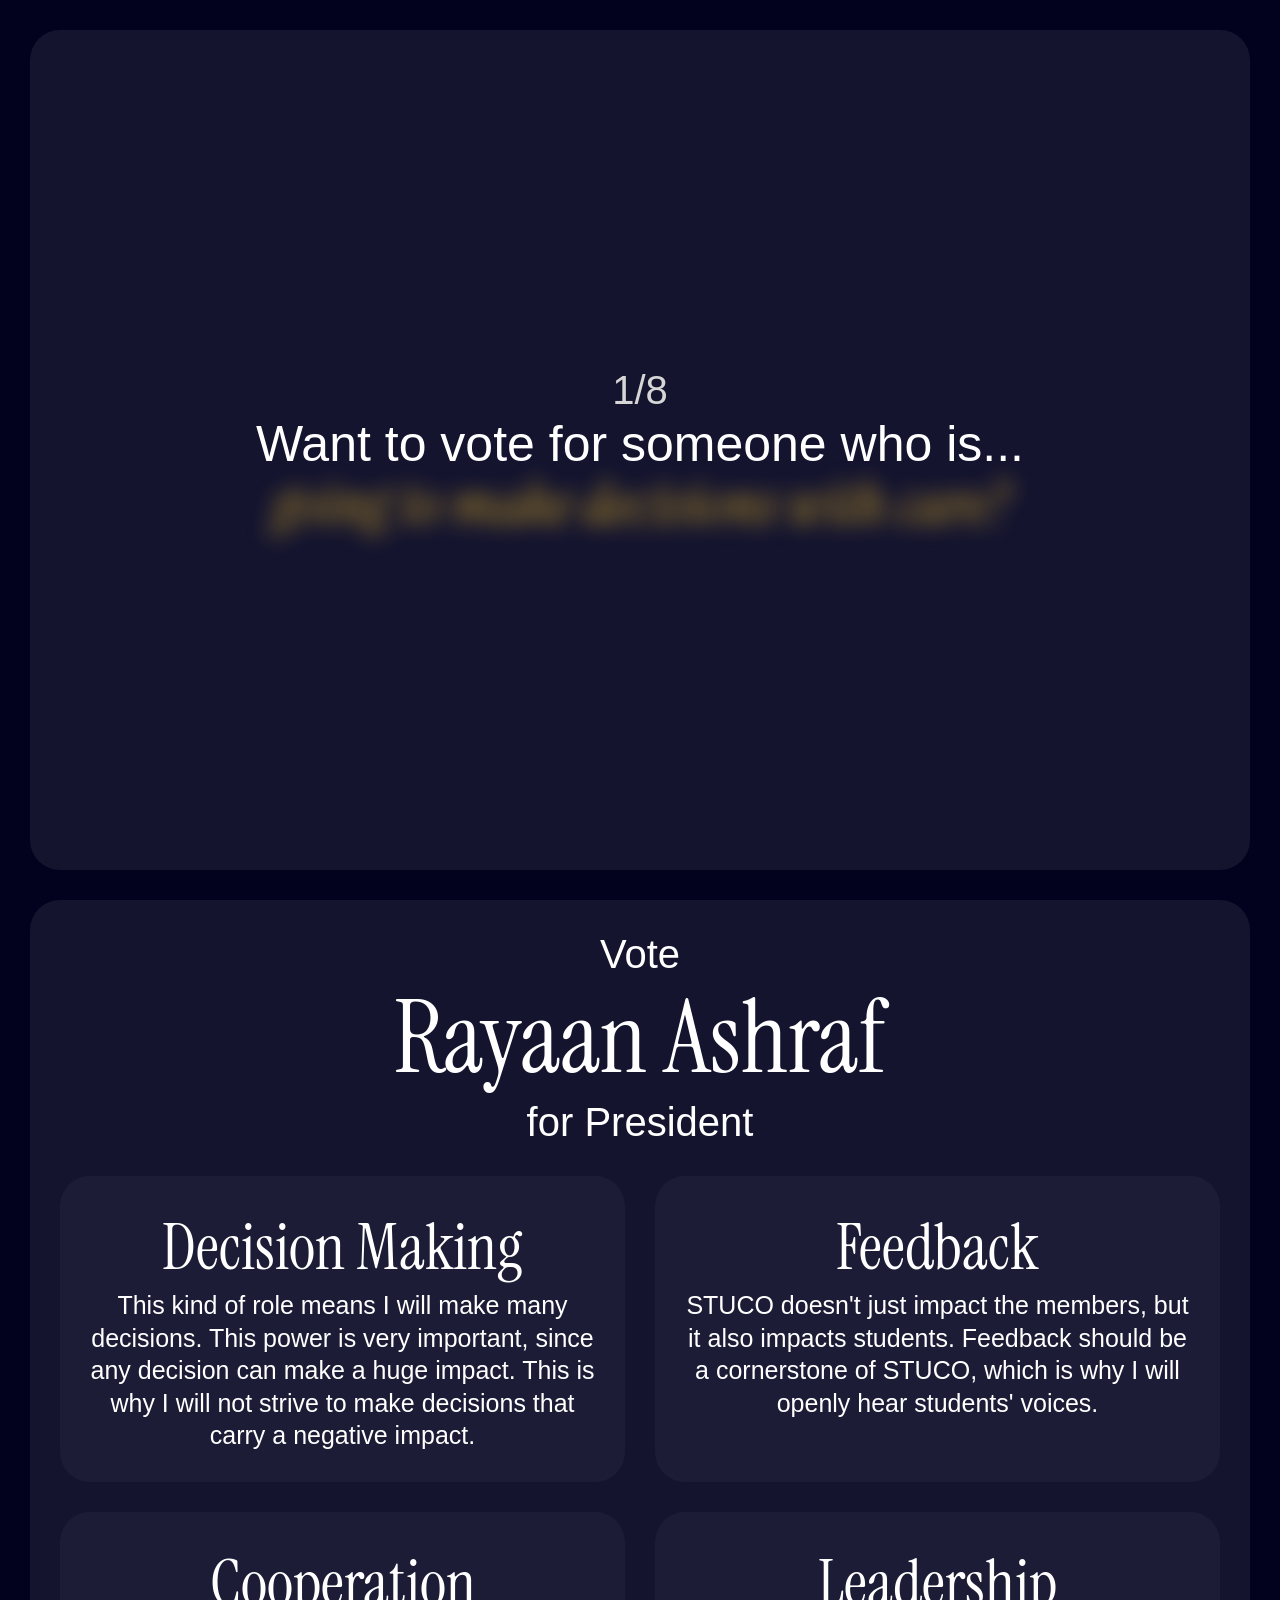
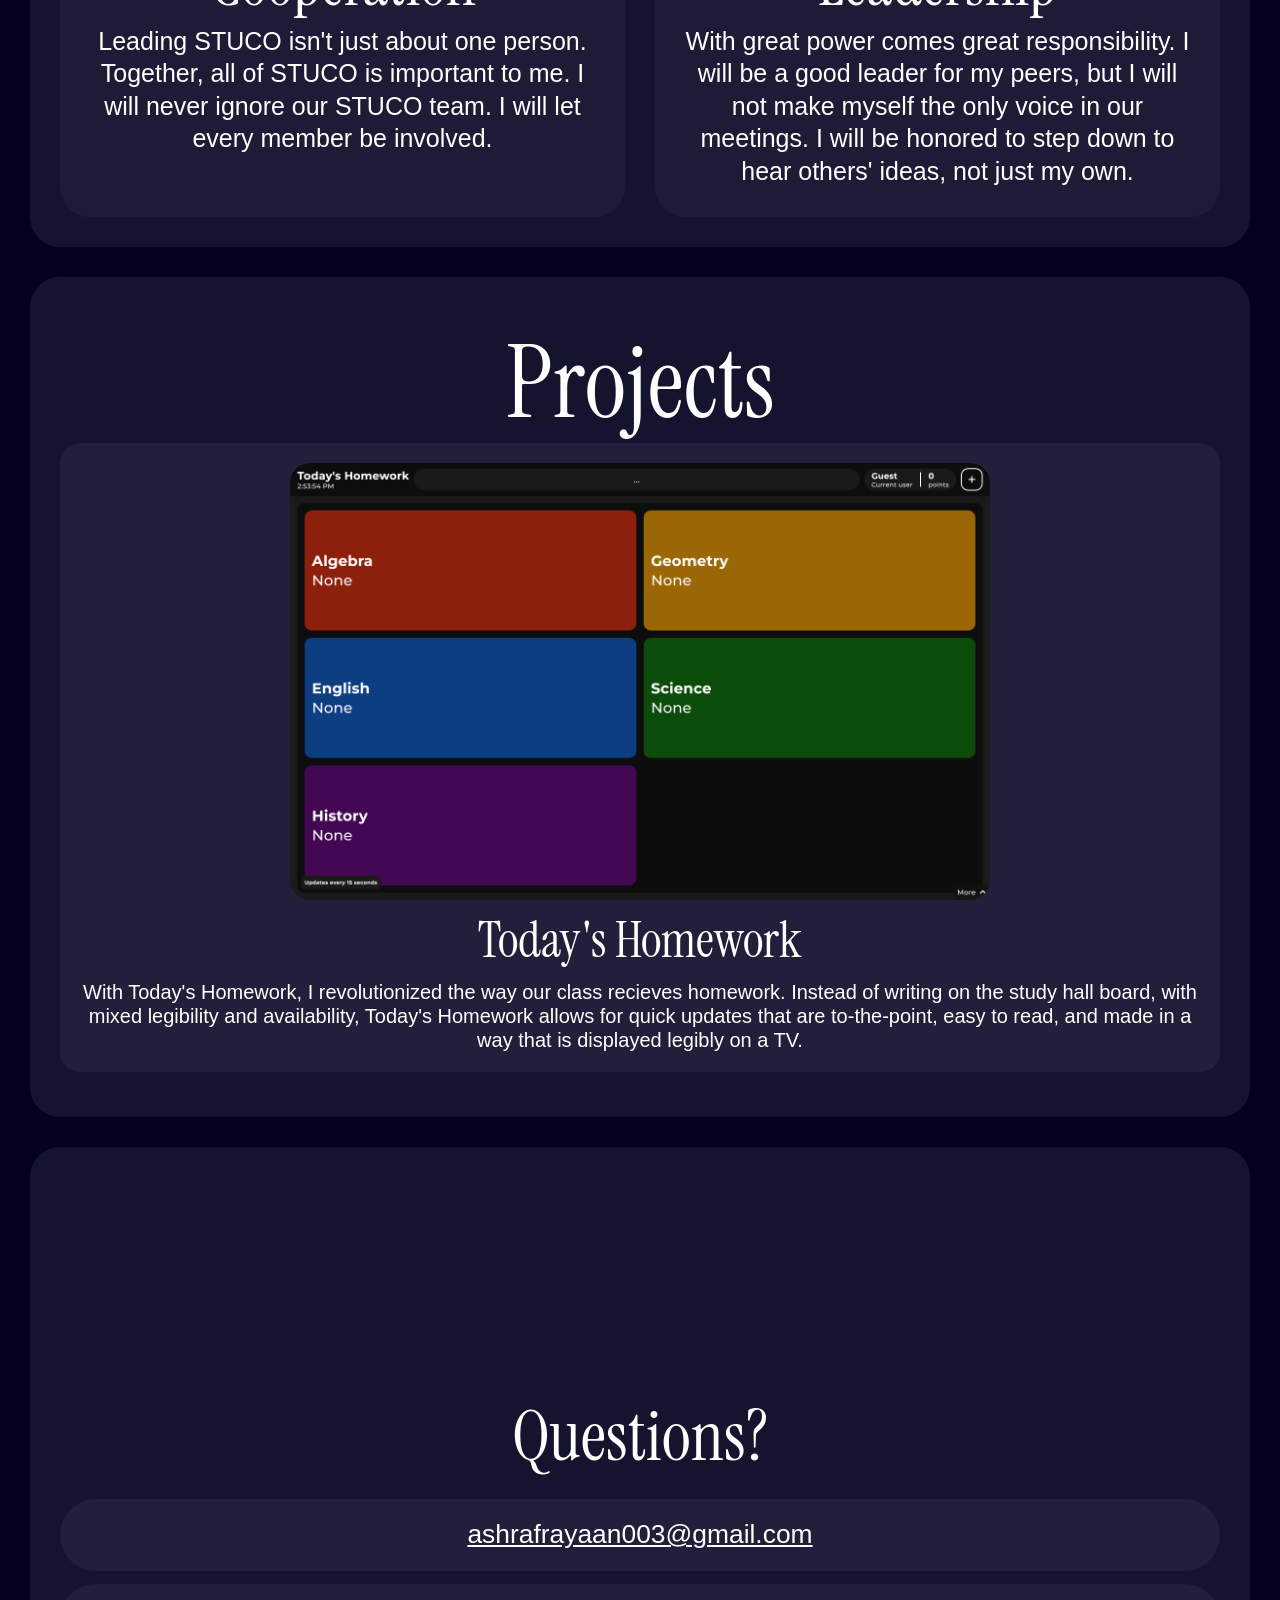
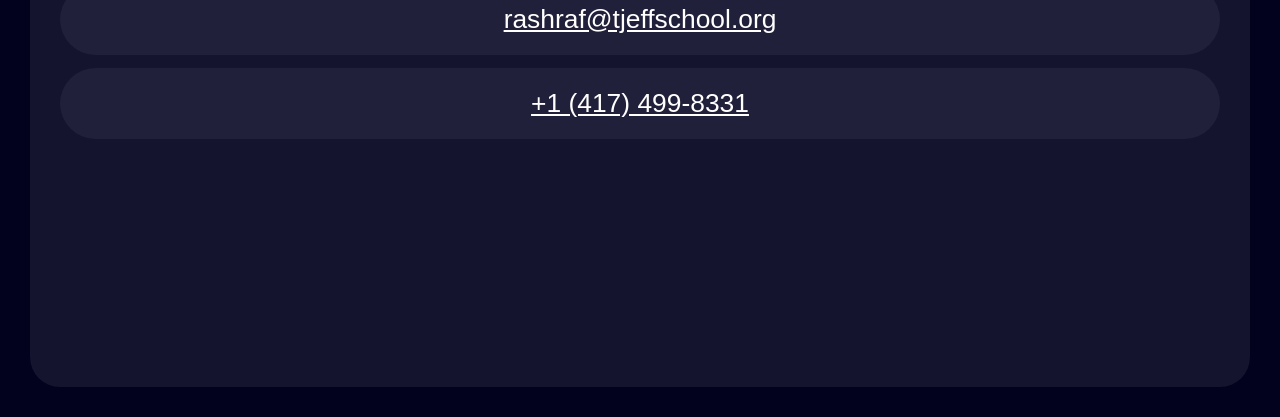
==== index.html @ d9461bed "Update index.html" ====
<!DOCTYPE html>
<html lang="en">

<head>
    <meta charset="UTF-8">
    <meta name="viewport" content="width=device-width, initial-scale=1.0">
    <title>Document</title>
    <link rel="preconnect" href="https://fonts.googleapis.com">
    <link rel="preconnect" href="https://fonts.gstatic.com" crossorigin>
    <link
        href="https://fonts.googleapis.com/css2?family=Google+Sans+Flex:opsz,wght@6..144,1..1000&family=Instrument+Serif:ital@0;1&display=swap"
        rel="stylesheet">
    <link rel="stylesheet" href="style.css?v=1.07">
    <link rel="stylesheet" href="https://fonts.googleapis.com/css2?family=Material+Symbols+Outlined:opsz,wght,FILL,GRAD@20..48,100..700,0..1,-50..200&icon_names=keyboard_arrow_up" />
    <link rel="icon" type="image/png" href="./favicon.png">
</head>

<body>
    <button id="scroller" onclick="document.documentElement.scrollTop = 0">keyboard_arrow_up</button>
    <div class="sect" id="main">
        <span id="counter">1/8</span>
        <h1 id="header" class="subtitle">Want to vote for someone who is...</h1>
        <h2 id="header2" class="subtitle">Test</h2>
    </div>
    <div class="sect">
        <h2 class="subtitle-small">Vote</h2>
        <h1 class="title">Rayaan Ashraf</h2>
            <h2 class="subtitle-small">for President</h2>
            <div id="reasons">
                <div class="reason">
                    <h1 class="reason-title">Decision Making
                    </h1>
                    <h2 class="reason-desc">This kind of role means I will make many decisions. This power is very
                        important, since any decision can make a huge impact. This is why I will not strive to make
                        decisions that carry a negative impact.</h2>
                </div>
                <div class="reason">
                    <h1 class="reason-title">Feedback</h1>
                    <h2 class="reason-desc">STUCO doesn't just impact the members, but it also impacts students.
                        Feedback should be a cornerstone of STUCO, which is why I will openly hear students' voices.
                    </h2>
                </div>
                <div class="reason">
                    <h1 class="reason-title">Cooperation</h1>
                    <h2 class="reason-desc">Leading STUCO isn't just about one person. Together, all of STUCO is
                        important to me. I will never ignore our STUCO team. I will let every member be involved.</h2>
                </div>
                <div class="reason">
                    <h1 class="reason-title">Leadership</h1>
                    <h2 class="reason-desc">With great power comes great responsibility. I will be a good leader for my
                        peers, but I will not make myself the only voice in our meetings. I will be honored to step down
                        to hear others' ideas, not just my own.</h2>
                </div>
            </div>
    </div>
     <div class="sect">
        <h1 class="title">Projects</h1>
        <div class="project">
            <img src="./homework.png" alt="" class="project-image">
            <h2 class="project-title">Today's Homework</h2>
            <h3 class="project-desc">With Today's Homework, I revolutionized the way our class recieves
                homework. Instead of writing on the study hall board, with mixed legibility and availability,
                Today's Homework allows for quick updates that are to-the-point, easy to read, and made in a way
                that is displayed legibly on a TV.
            </h3>
        </div>
    </div>
    <div class="sect" id="footer">
        <h1 class="subtitle" style="font-family:'Instrument Serif'">Questions?</h1>
        <div id="contacts">
            <a class="contact" href="mailto:ashrafrayaan003@gmail.com">ashrafrayaan003@gmail.com</a>
            <a class="contact" href="mailto:rashraf@tjeffschool.org">rashraf@tjeffschool.org</a>
            <a class="contact" href="tel:4174998331">+1 (417) 499-8331</a>
        </div>
    </div>
</body>
<script src="script.js?v=1.16">
</script>

</html>
---- style.css ----
:root {
    --n1: 30px;
    --n2: 30px;
}

html,
body {
    background: rgb(2, 2, 31);
    font-family: "google sans flex", Arial, Helvetica, sans-serif;
    margin: 0;
    padding: 0;
    box-sizing: border-box;
    scrollbar-width: thin;
    font-size: 20px;
    
}

* {
    margin: 0;
    padding: 0;
    box-sizing: border-box;
    color: white;
    word-wrap: break-word;
    scroll-behavior: smooth;
}
h1,
h2,
h3,
h4,
h5,
h6 {
    font-weight: normal;
    font-size: unset;
}

body {
    min-height: 100vh;
    width: 100%;
    display: flex;
    flex-direction: column;
    gap: var(--n1);
    padding: var(--n1);
    overflow-x:hidden;
}

.title {
    font-weight: normal;
    font-family: "Instrument Serif";
    font-size: 5rem;
}

.sect {
    background: rgb(255, 255, 255, 0.07);
    padding: var(--n2);
    display: flex;
    border-radius: var(--n1);
    min-height: calc(100vh - (var(--n1)) * 2);
    align-items: safe center;
    justify-content: safe center;
    flex-direction: column;
    line-height: 1.2;
    text-align: center;
             animation: animateIn linear;
    animation-timeline: view();
    animation-range: entry 0 cover 25%;
    /*
    animation: animateIn linear;
    animation-timeline: view();
    animation-range: entry 0 cover 75vh;*/
}

#main {
    padding: 40px;
}

#header {
    font-size: 2.5rem;
}

#header2 {
    color: rgb(186, 149, 38);
    transition: 0.5s;
    font-style: italic;
    line-height: 1;
    font-size: 3rem;
    font-family: "Instrument Serif";
}

#header2.hidden {
    opacity: 0;
    transform: translateY(10px);
    filter: blur(10px);
}

.subtitle {
    font-size: 3.5rem;
}

.subtitle-small {
    font-size: 2rem;
}

#reasons {
    width: 100%;
    margin-top: var(--n1);
    gap: var(--n2);
    display: grid;
    grid-template-columns: repeat(auto-fit, minmax(450px, 1fr));
}

.reason {
    background: rgba(255, 254, 254, 0.035);
    border-radius: var(--n1);
    padding: var(--n1);
    line-height: 1.3;
    display: flex;
    flex-direction: column;
}

.reason-title {
    font-size: 3.2rem;
    font-family: "Instrument Serif";
}

.reason-desc {
    font-size: 1.25rem;
}
/*Project styles - copy it over*/
.project {
    width:100%;
    display:flex;
    overflow:hidden;
    padding:20px;
    background:rgba(255, 254, 254, 0.05);
    border-radius:20px;
    gap:10px;
    color:white;
    flex-direction: column;
    align-items: center;
}
.project-image {
width:clamp(0px, 60vw, 700px);
border-radius:20px;
align-self:center;
}
.project-title {
    font-family:"Instrument Serif";
    font-size:50px;
}
#footer {
    gap: 20px;
}

#contacts {
    font-size: 1.2rem;
    display: flex;
    flex-direction: column;
    gap: 12.5px;
    width: 100%;
}

.contact {
    background: rgba(255, 254, 254, 0.05);
    padding: 20px;
    border-radius: 500rem;
    overflow-x: auto;
    scrollbar-width: none;
    font-size: 1.1em;
             animation: animateIn linear;
    animation-timeline: view();
    animation-range: entry 0 cover 25%;
}

.contact:hover,
.contact:focus-visible {
    outline: 3px solid white;
}

#counter {
    color: rgb(214, 214, 214);
    font-size: 2rem;
}
#scroller {
    position:fixed;
    bottom:0;
    right:0;
    margin:20px;
    width:4rem;
    border-radius:50%;
    font-family:"Material Symbols Outlined";
    height:4rem;
    font-size:3rem;
    cursor: pointer;
    background:rgb(255, 255, 255, 0.07);
    backdrop-filter: blur(10px);
    border:none;
    z-index:2;
    animation:none;
    display:none;
}
@keyframes animateIn {
    from {
        opacity: 0;
        filter: blur(10px);
        scale: 0.75;
    }
}

@media only screen and (max-width:600px) {

    html,
    body {
        font-size: 16.8px;
    }
    :root {
        --n1:20px;
        --n2:20px;
    #reasons {
        display: flex;
        flex-direction: column;
    }
}
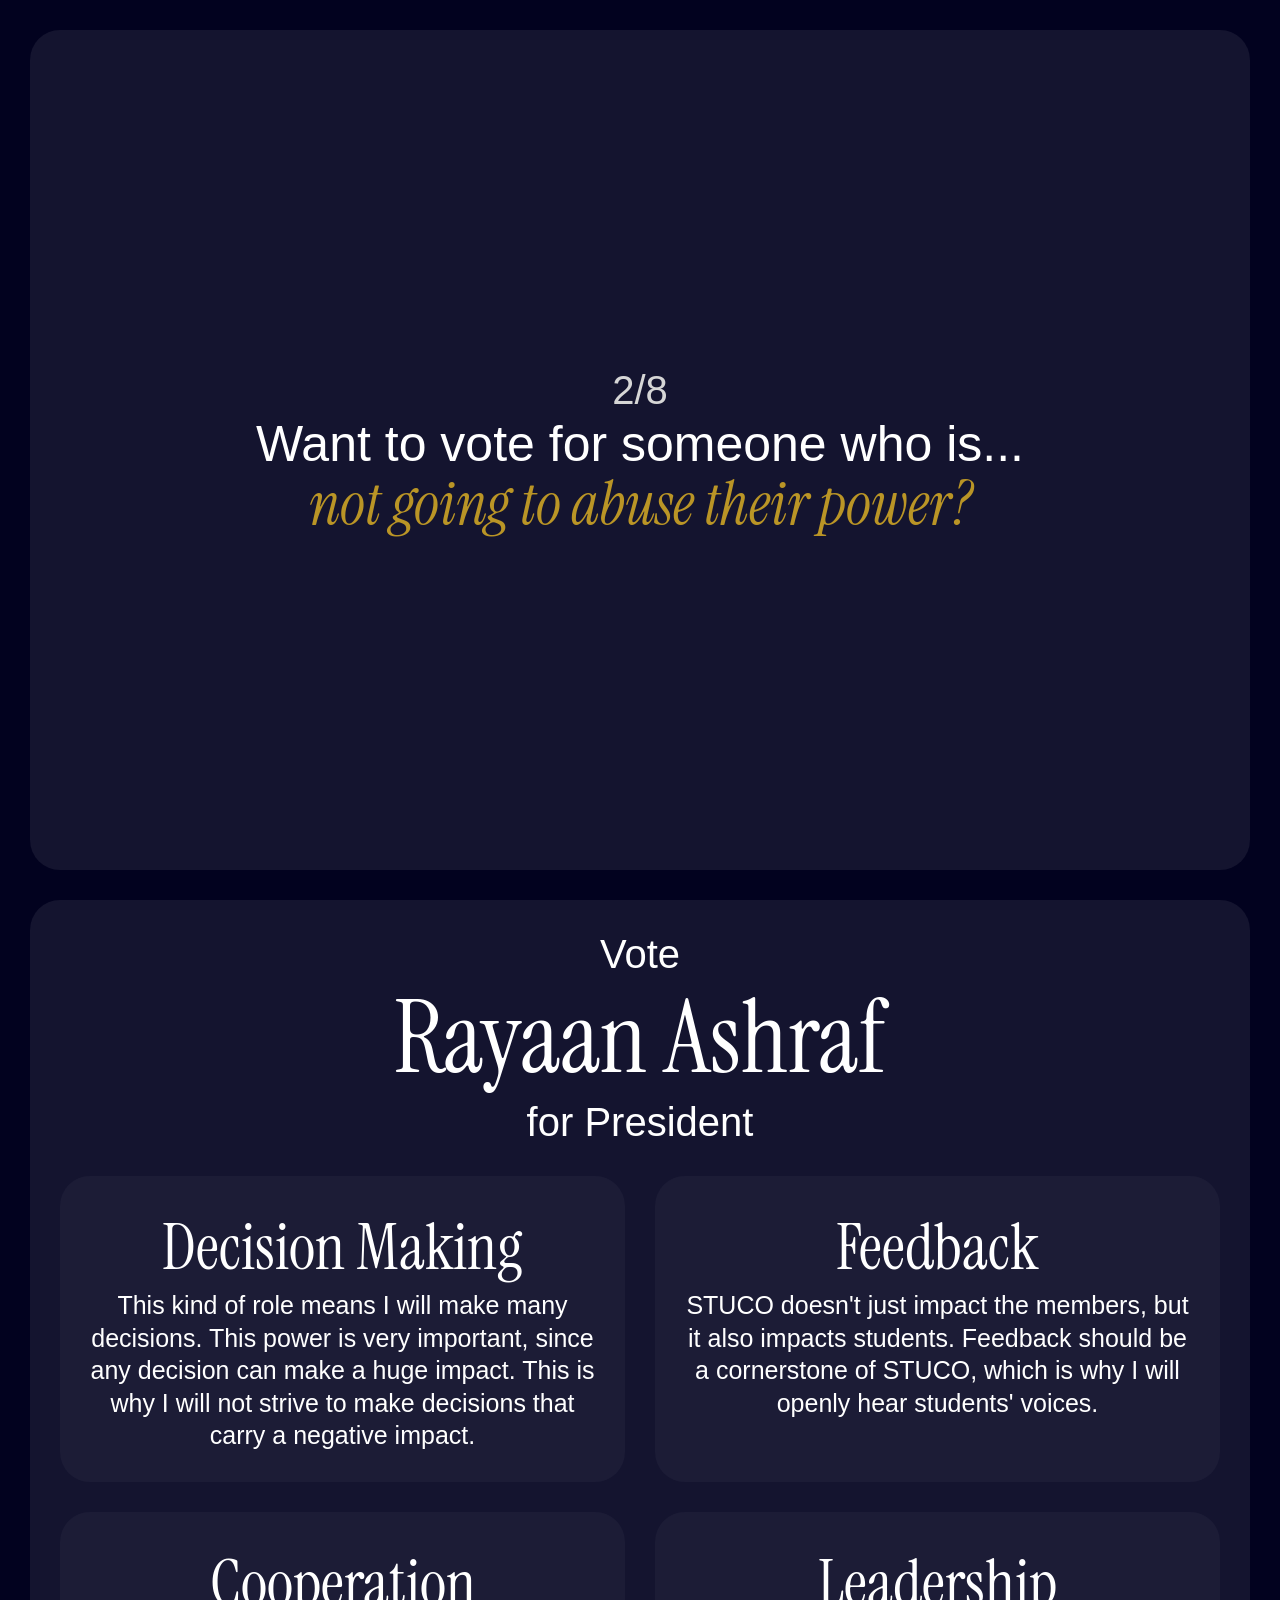
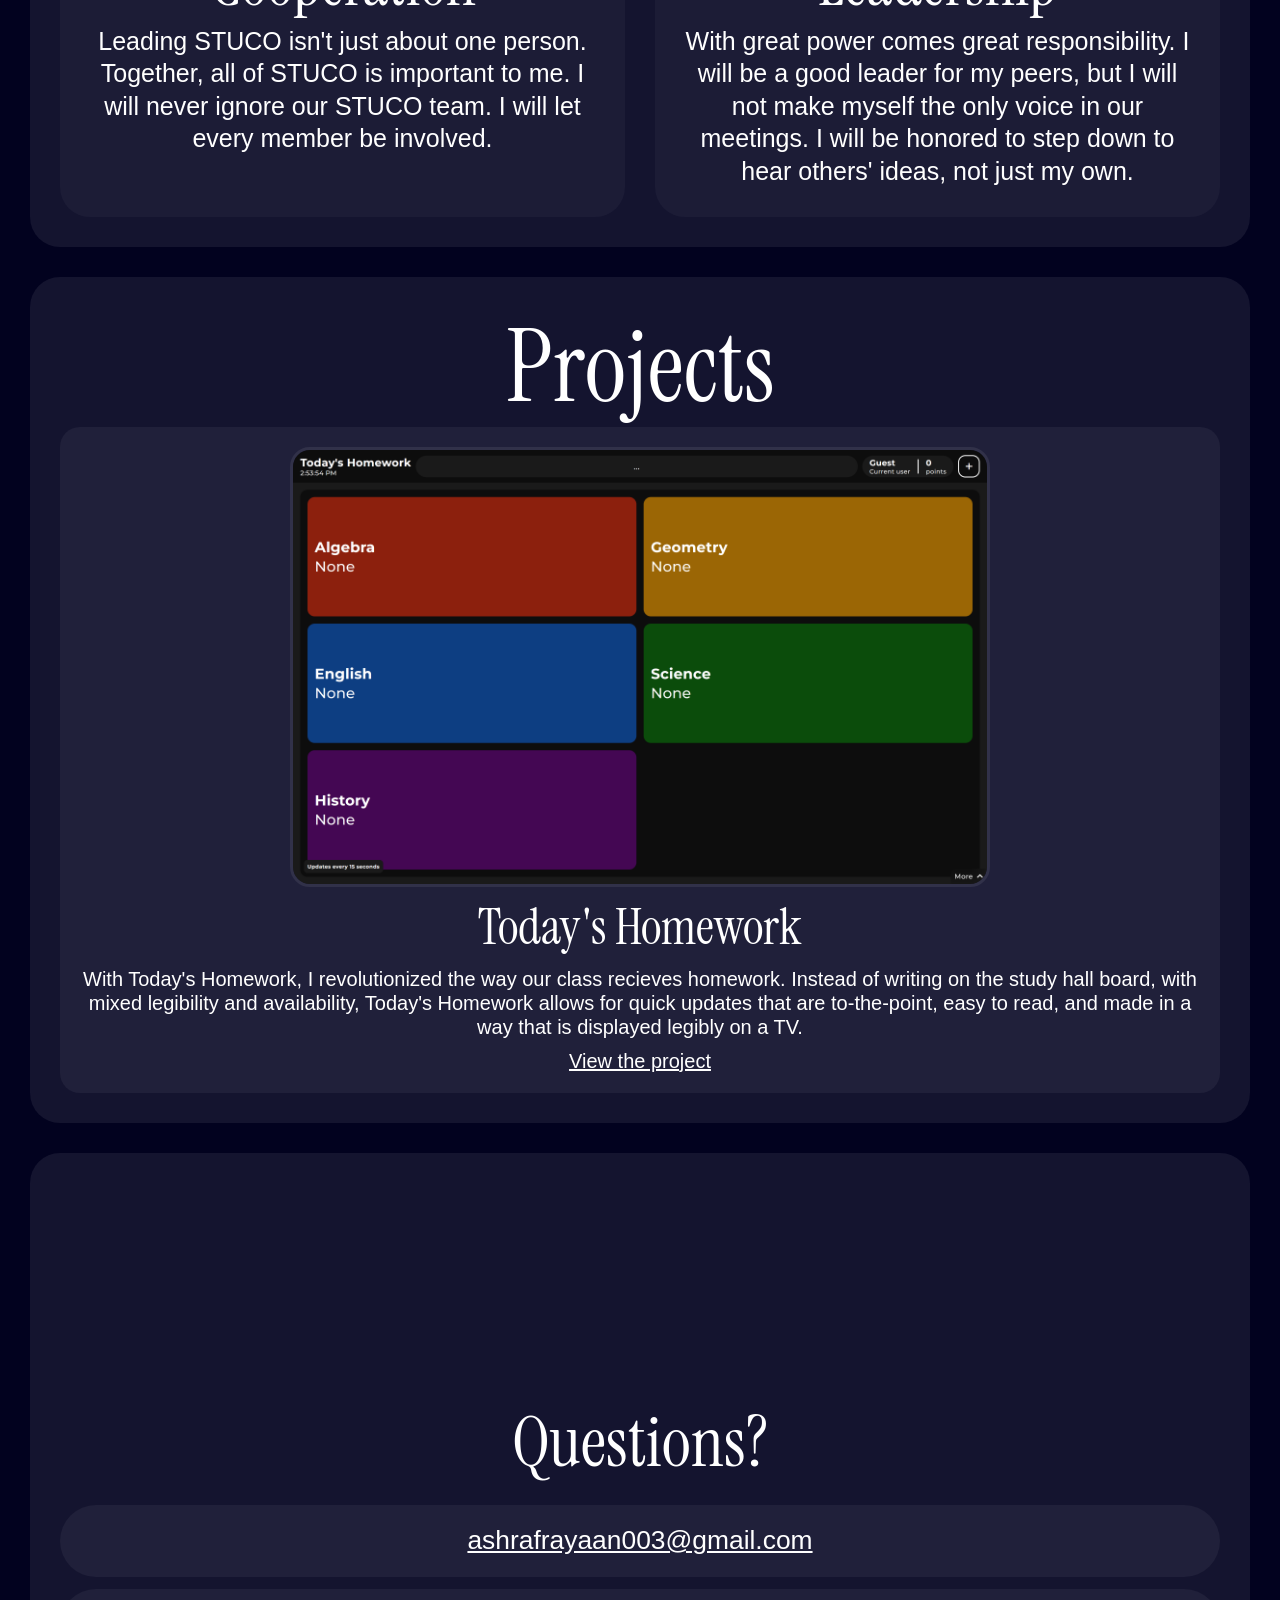
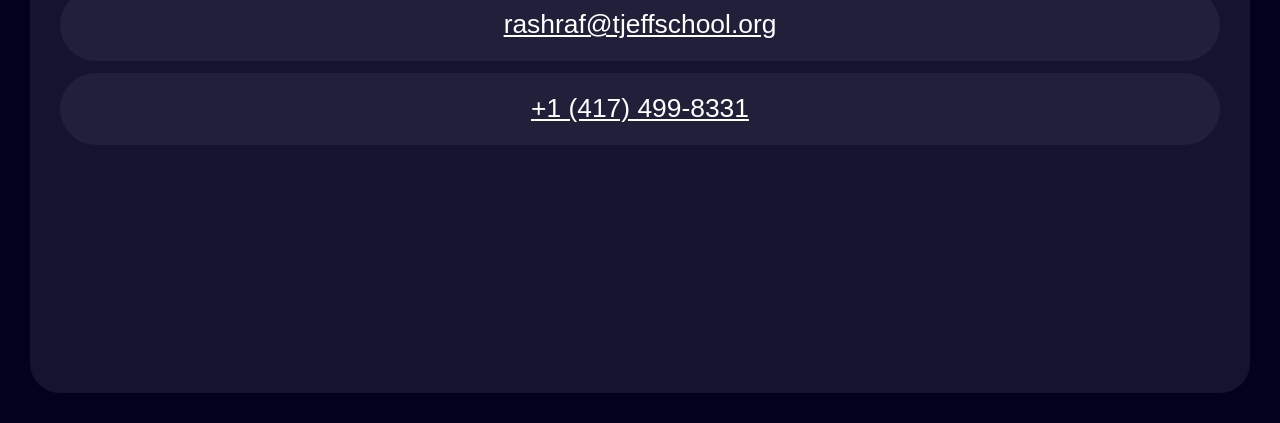
==== commit 18d8df8f: "Update index.html" ====
--- a/index.html
+++ b/index.html
@@ -63,6 +63,7 @@
                 Today's Homework allows for quick updates that are to-the-point, easy to read, and made in a way
                 that is displayed legibly on a TV.
             </h3>
+        <a href="https://rashraf2.github.io/homework">View the project</a>
         </div>
     </div>
     <div class="sect" id="footer">
--- a/style.css
+++ b/style.css
@@ -62,7 +62,7 @@
     text-align: center;
              animation: animateIn linear;
     animation-timeline: view();
-    animation-range: entry 0 cover 25%;
+    animation-range: entry 0 cover 45%;
     /*
     animation: animateIn linear;
     animation-timeline: view();
@@ -131,7 +131,7 @@
     display:flex;
     overflow:hidden;
     padding:20px;
-    background:rgba(255, 254, 254, 0.05);
+    background:rgba(255, 255, 255, 0.05);
     border-radius:20px;
     gap:10px;
     color:white;
@@ -142,6 +142,7 @@
 width:clamp(0px, 60vw, 700px);
 border-radius:20px;
 align-self:center;
+    border:3px solid rgba(255, 255, 255, 0.075);
 }
 .project-title {
     font-family:"Instrument Serif";
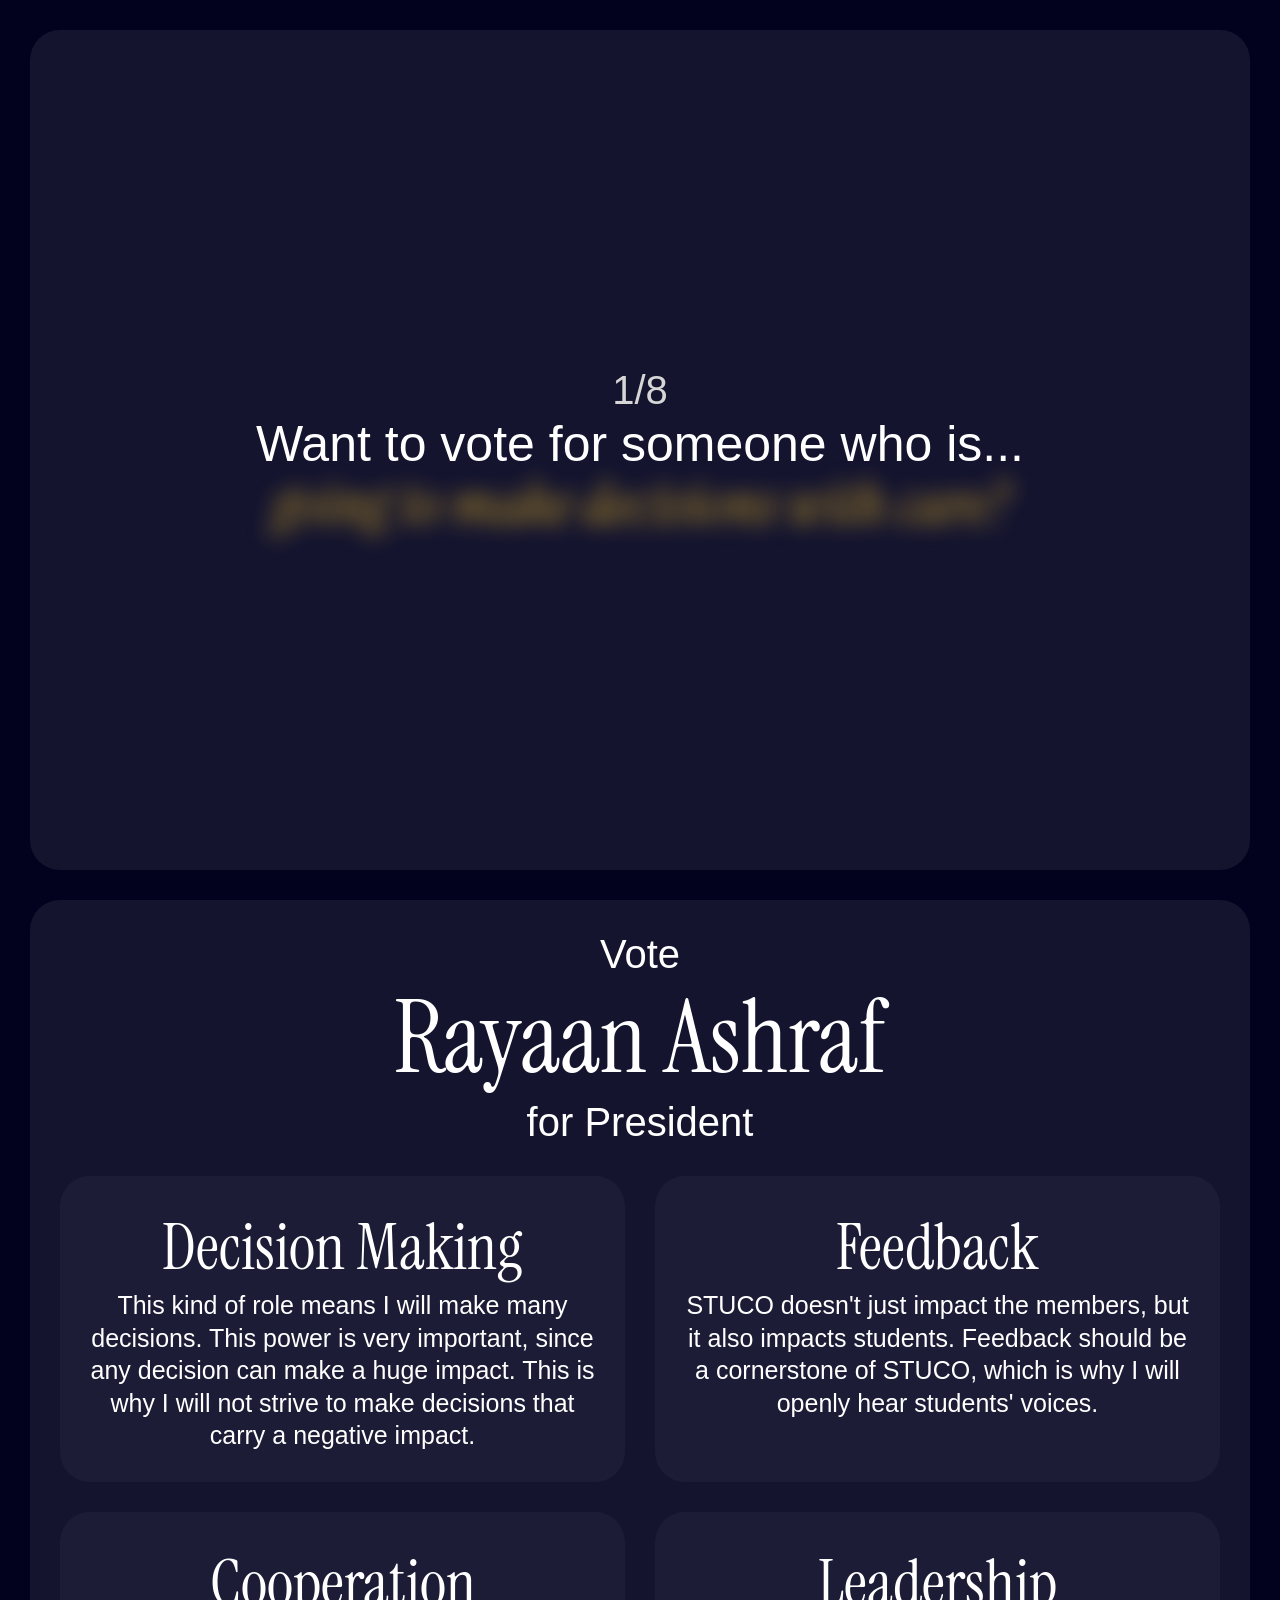
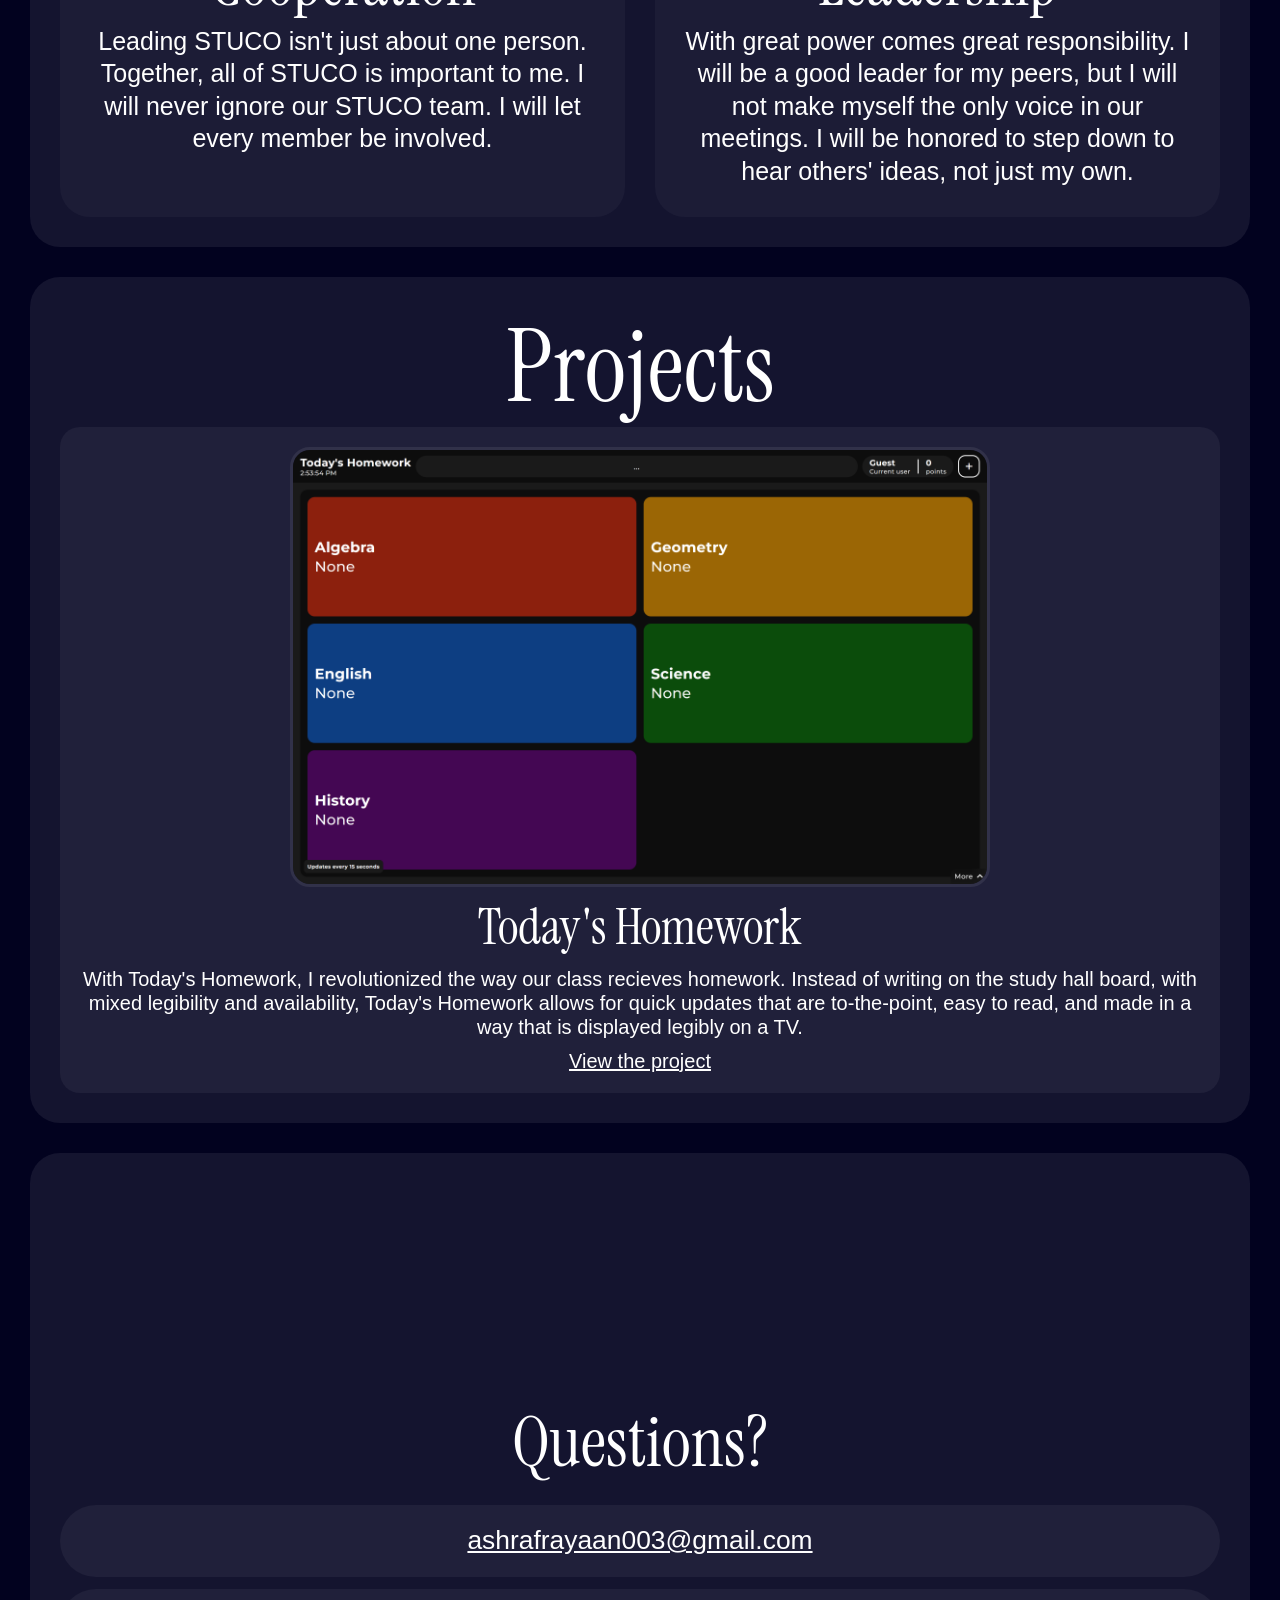
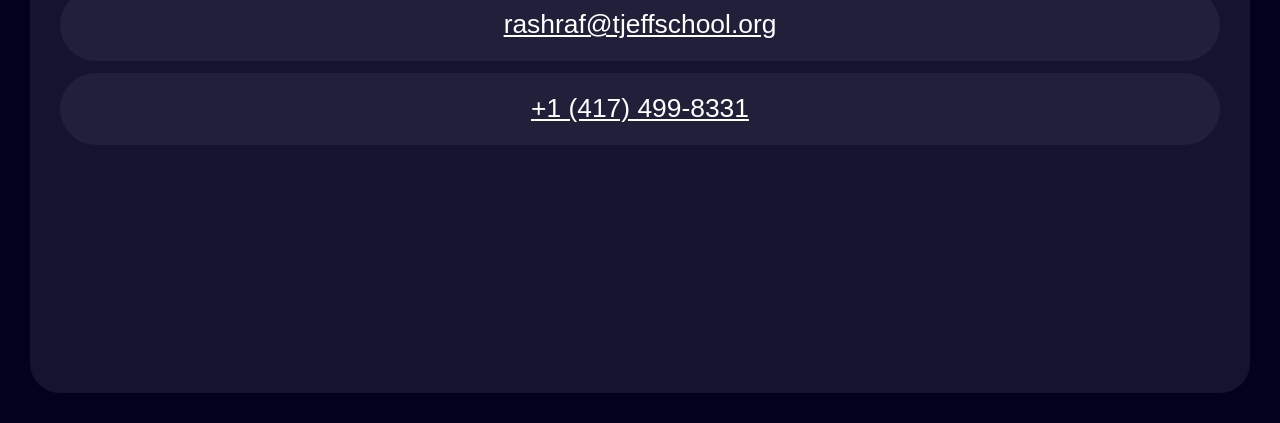
==== commit 40960f69: "Update index.html" ====
--- a/index.html
+++ b/index.html
@@ -10,7 +10,7 @@
     <link
         href="https://fonts.googleapis.com/css2?family=Google+Sans+Flex:opsz,wght@6..144,1..1000&family=Instrument+Serif:ital@0;1&display=swap"
         rel="stylesheet">
-    <link rel="stylesheet" href="style.css?v=1.07">
+    <link rel="stylesheet" href="style.css?v=2">
     <link rel="stylesheet" href="https://fonts.googleapis.com/css2?family=Material+Symbols+Outlined:opsz,wght,FILL,GRAD@20..48,100..700,0..1,-50..200&icon_names=keyboard_arrow_up" />
     <link rel="icon" type="image/png" href="./favicon.png">
 </head>
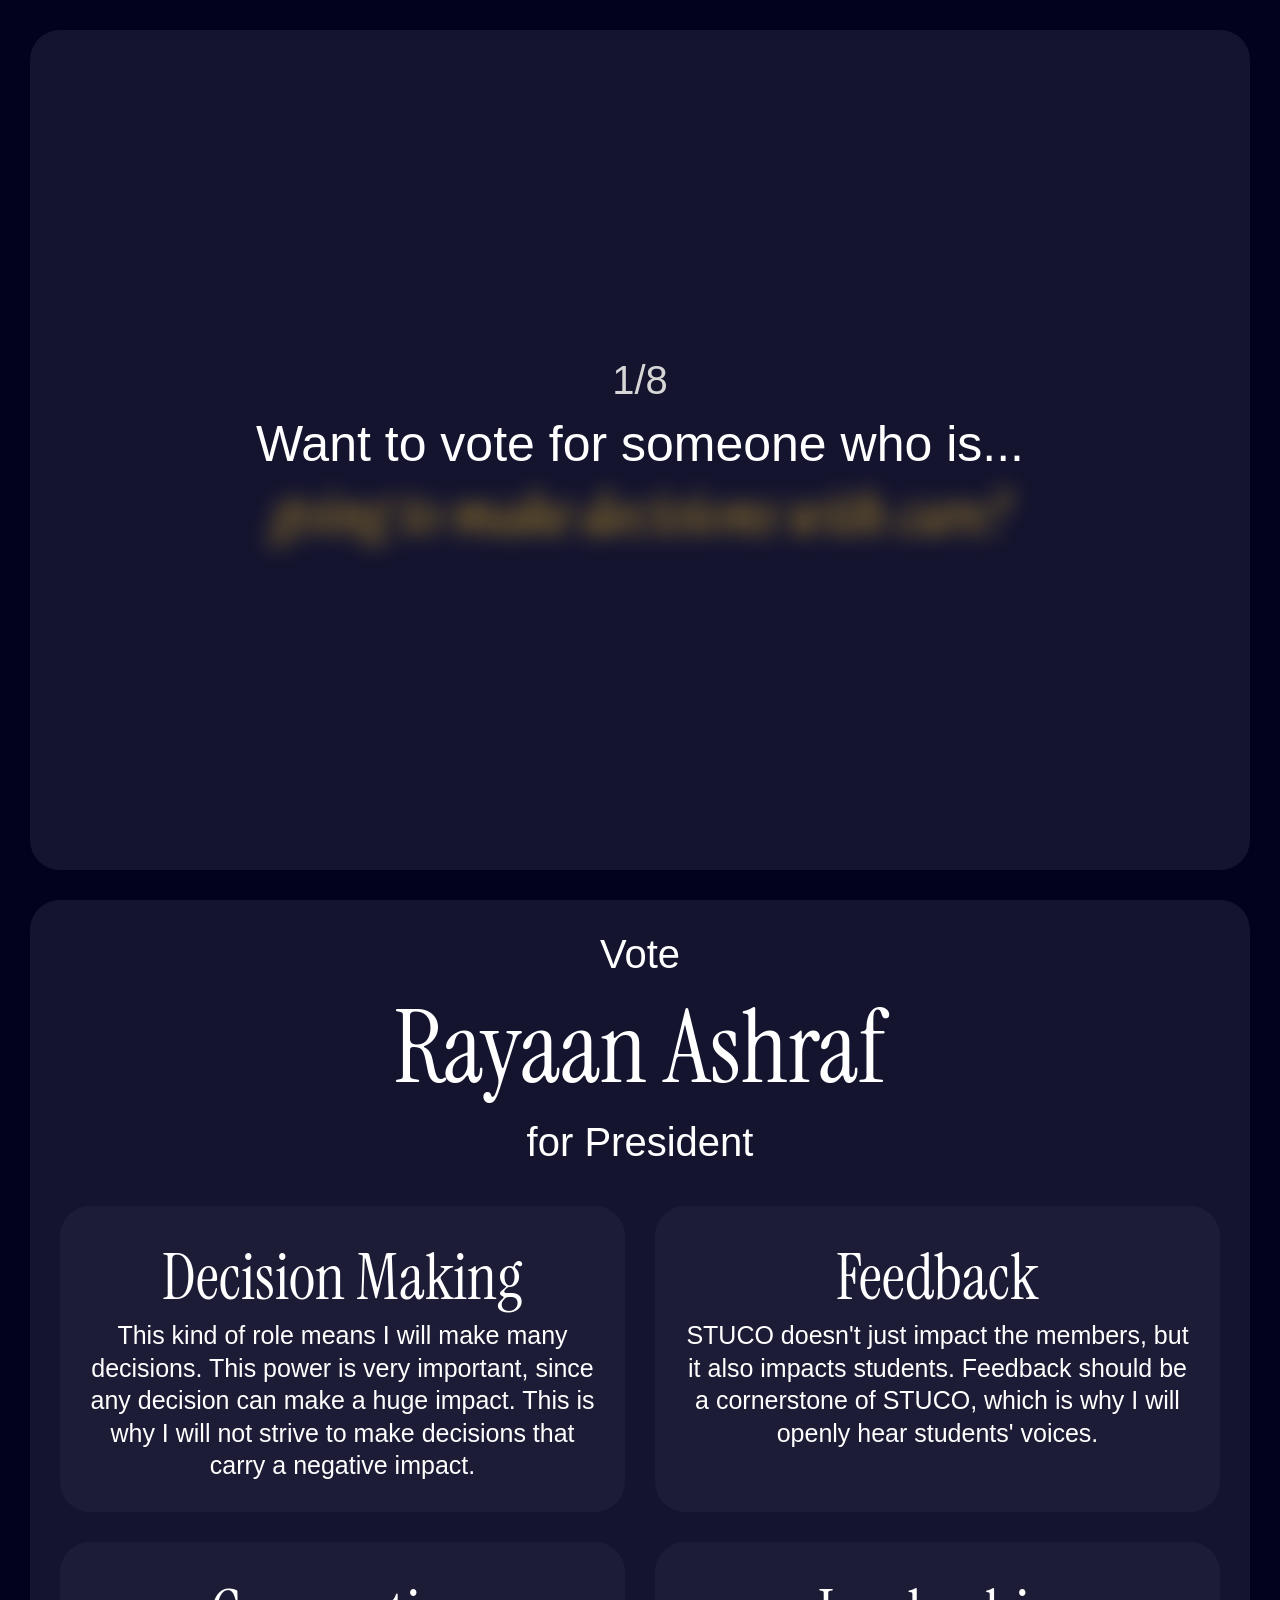
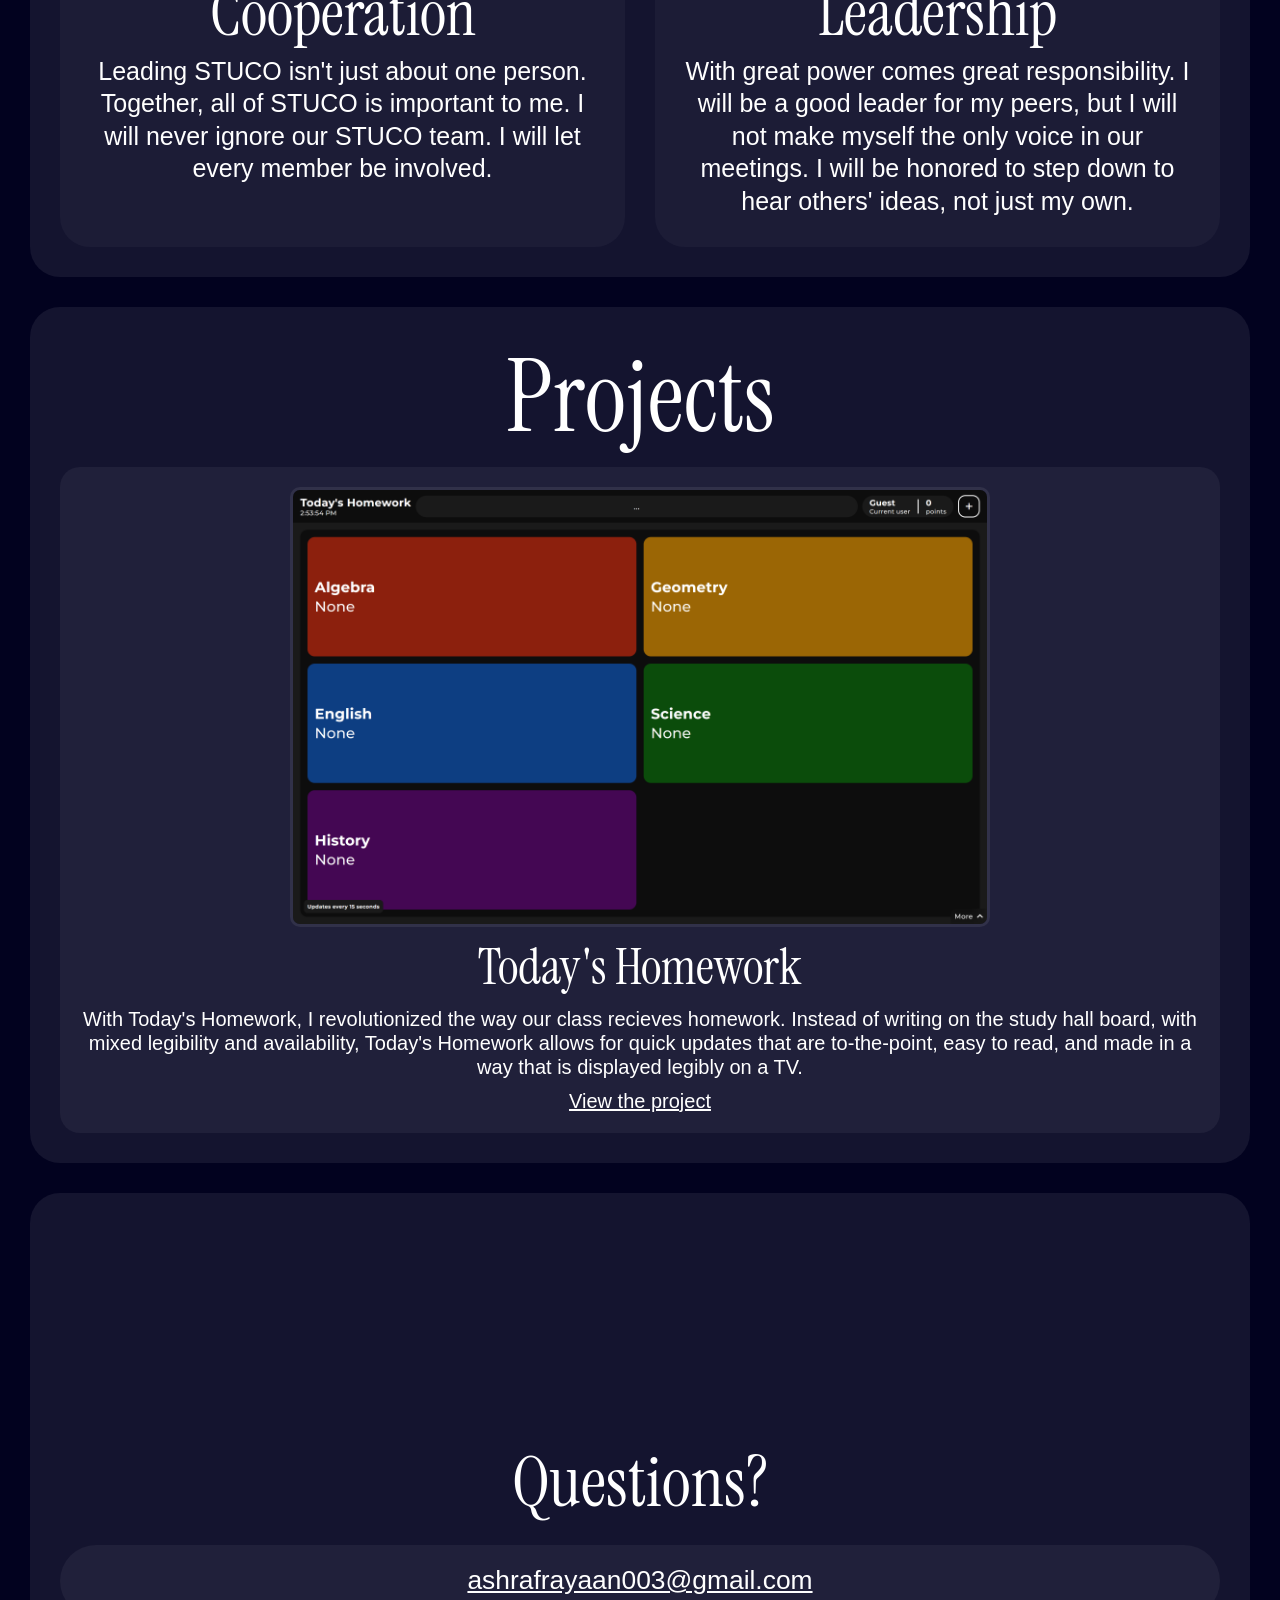
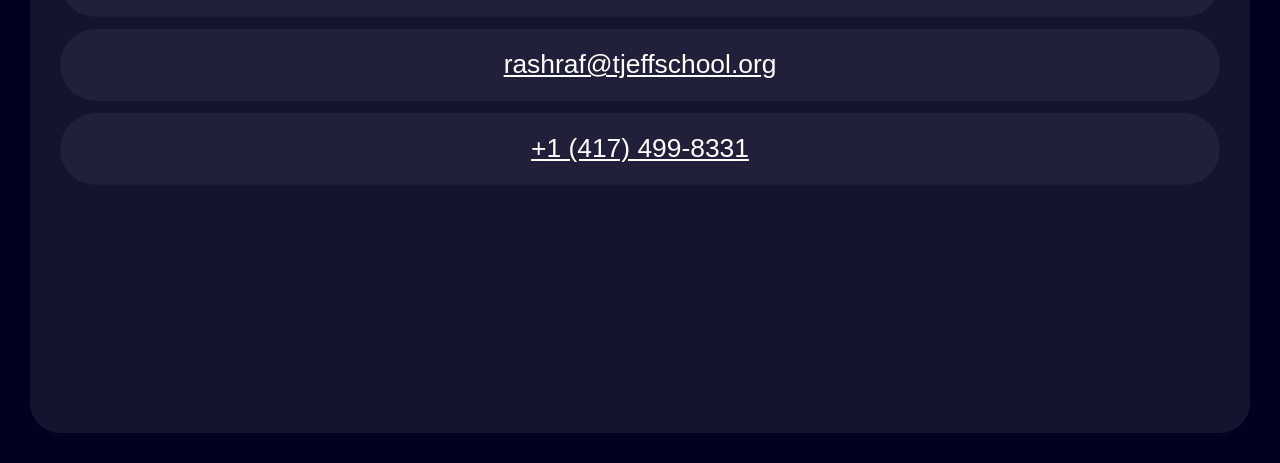
==== commit 07b815c0: "Update index.html" ====
--- a/index.html
+++ b/index.html
@@ -4,13 +4,13 @@
 <head>
     <meta charset="UTF-8">
     <meta name="viewport" content="width=device-width, initial-scale=1.0">
-    <title>Document</title>
+    <title>Home - Rayaan Ashraf</title>
     <link rel="preconnect" href="https://fonts.googleapis.com">
     <link rel="preconnect" href="https://fonts.gstatic.com" crossorigin>
     <link
         href="https://fonts.googleapis.com/css2?family=Google+Sans+Flex:opsz,wght@6..144,1..1000&family=Instrument+Serif:ital@0;1&display=swap"
         rel="stylesheet">
-    <link rel="stylesheet" href="style.css?v=2">
+    <link rel="stylesheet" href="style.css?v=10.5">
     <link rel="stylesheet" href="https://fonts.googleapis.com/css2?family=Material+Symbols+Outlined:opsz,wght,FILL,GRAD@20..48,100..700,0..1,-50..200&icon_names=keyboard_arrow_up" />
     <link rel="icon" type="image/png" href="./favicon.png">
 </head>
--- a/style.css
+++ b/style.css
@@ -63,6 +63,7 @@
              animation: animateIn linear;
     animation-timeline: view();
     animation-range: entry 0 cover 45%;
+    gap:10px;
     /*
     animation: animateIn linear;
     animation-timeline: view();
@@ -140,7 +141,7 @@
 }
 .project-image {
 width:clamp(0px, 60vw, 700px);
-border-radius:20px;
+border-radius:10px;
 align-self:center;
     border:3px solid rgba(255, 255, 255, 0.075);
 }
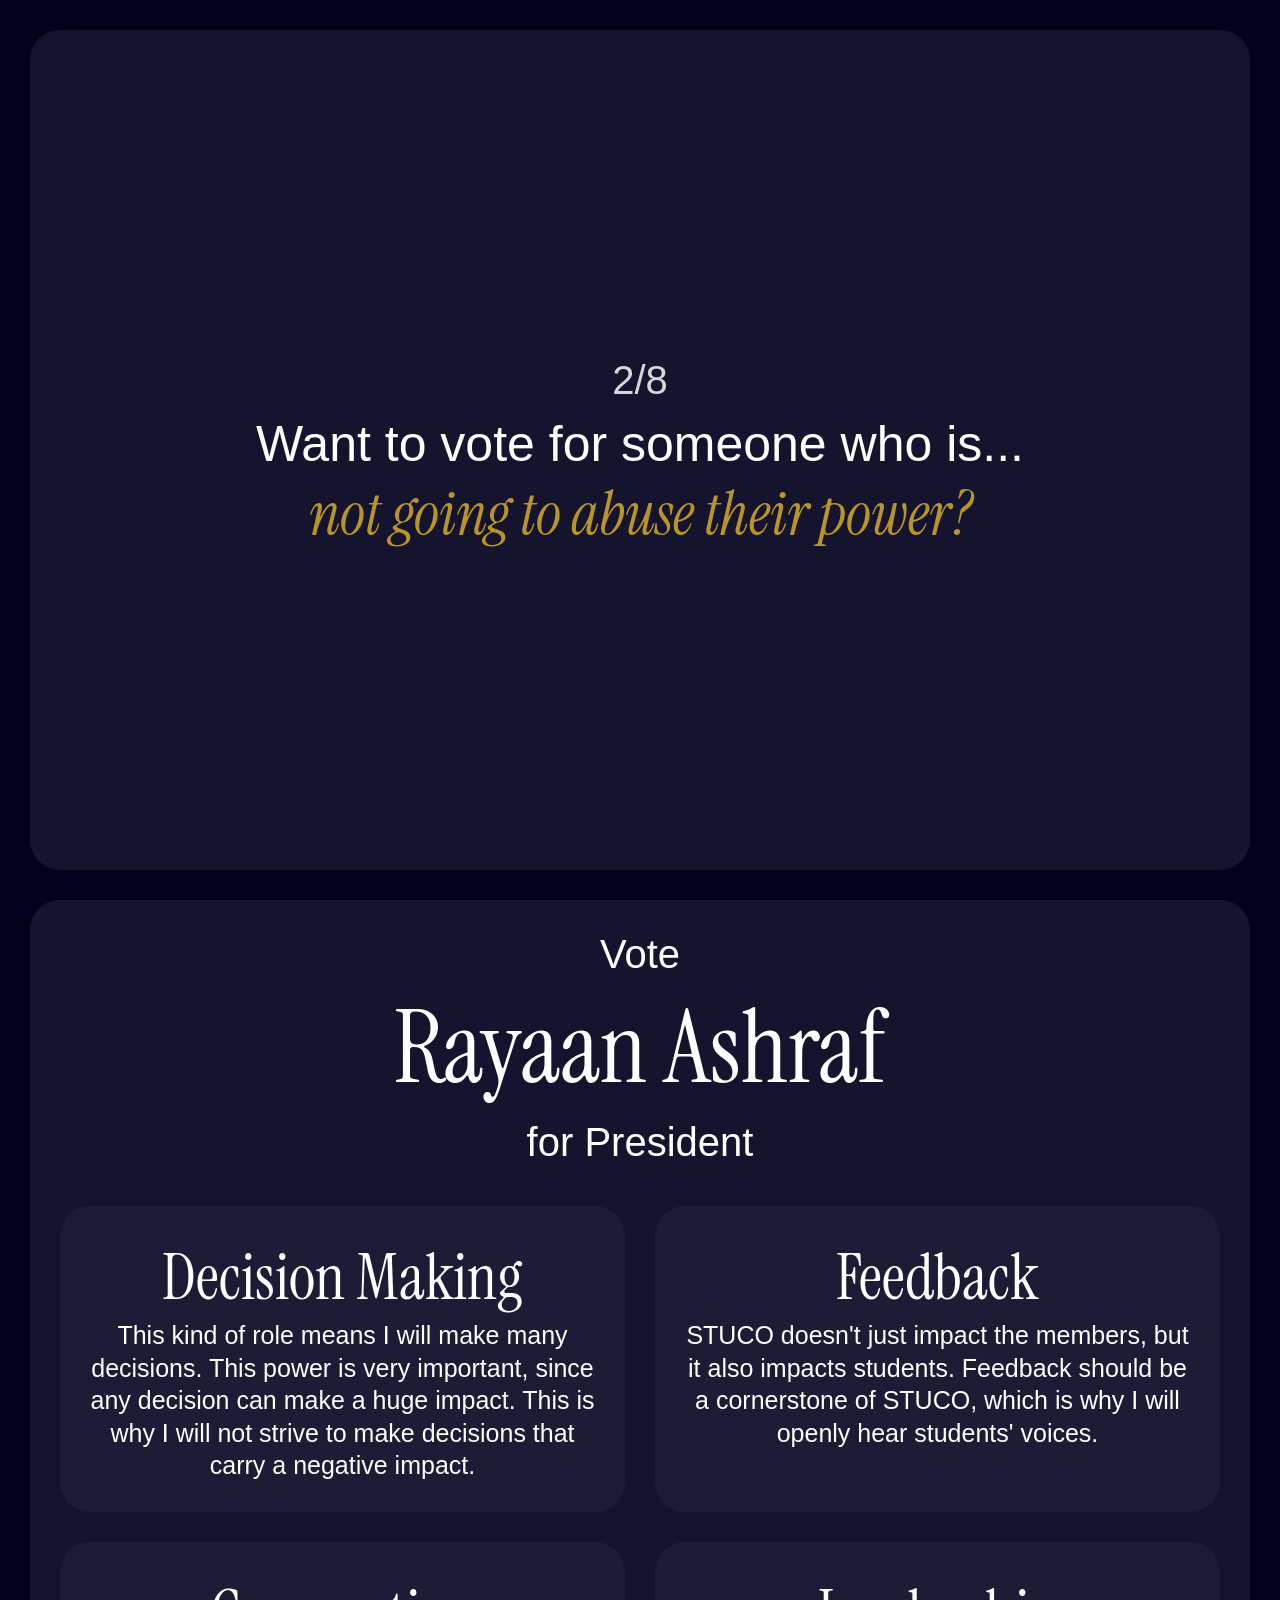
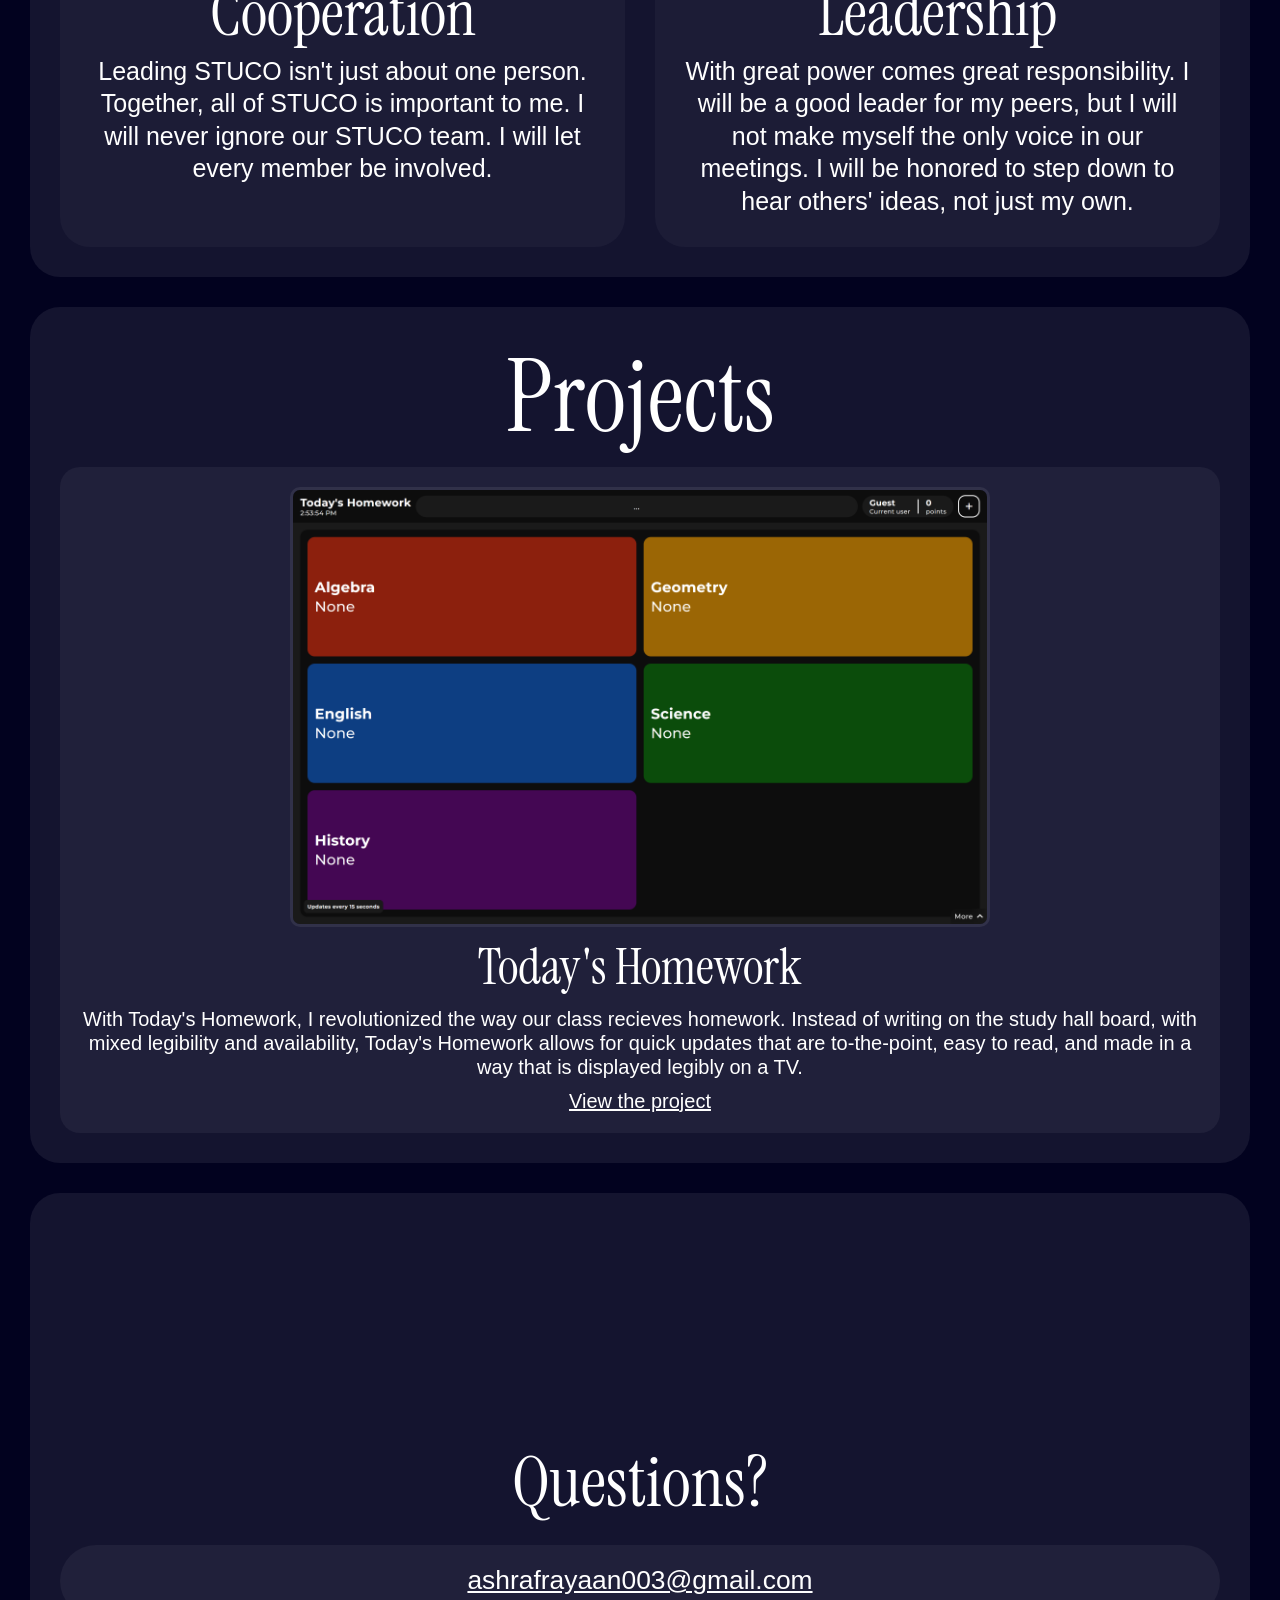
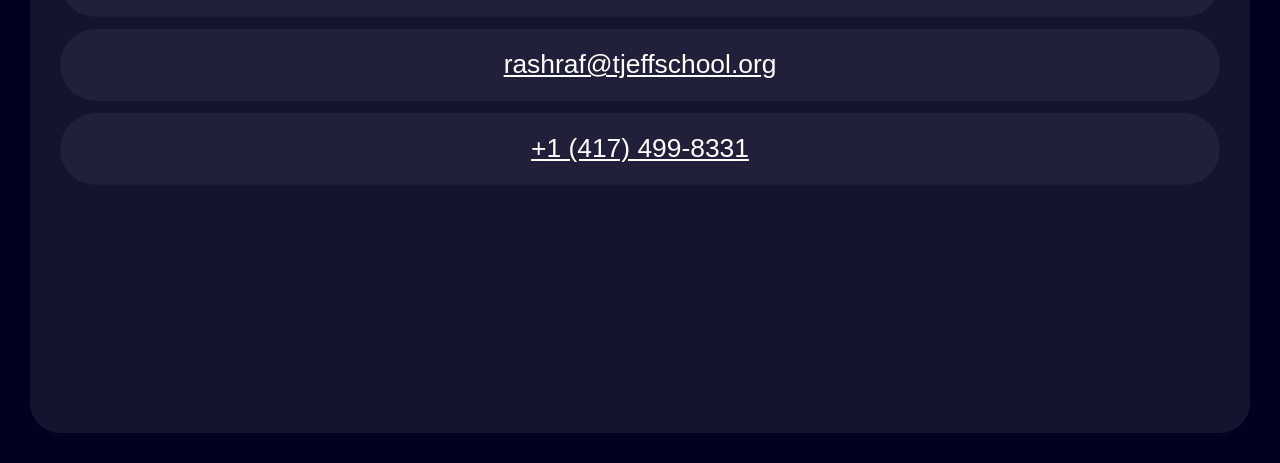
==== commit 68c6b1c1: "Update index.html" ====
--- a/index.html
+++ b/index.html
@@ -75,7 +75,7 @@
         </div>
     </div>
 </body>
-<script src="script.js?v=1.16">
+<script src="script.js?v=1.17">
 </script>
 
 </html>
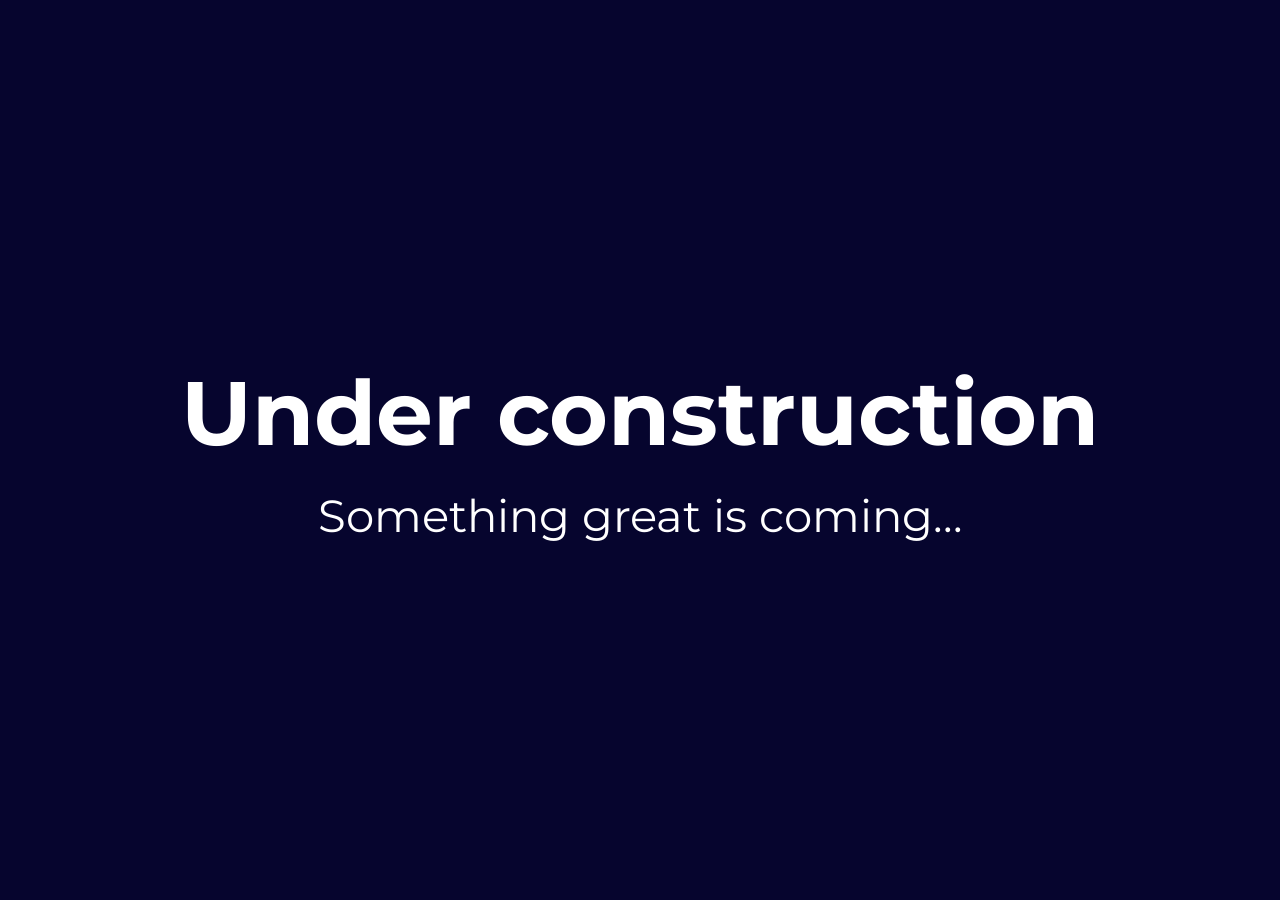
==== commit caea8998: "Update index.html" ====
--- a/index.html
+++ b/index.html
@@ -1,81 +1,77 @@
-<!DOCTYPE html>
-<html lang="en">
-
-<head>
-    <meta charset="UTF-8">
-    <meta name="viewport" content="width=device-width, initial-scale=1.0">
-    <title>Home - Rayaan Ashraf</title>
-    <link rel="preconnect" href="https://fonts.googleapis.com">
-    <link rel="preconnect" href="https://fonts.gstatic.com" crossorigin>
-    <link
-        href="https://fonts.googleapis.com/css2?family=Google+Sans+Flex:opsz,wght@6..144,1..1000&family=Instrument+Serif:ital@0;1&display=swap"
-        rel="stylesheet">
-    <link rel="stylesheet" href="style.css?v=10.5">
-    <link rel="stylesheet" href="https://fonts.googleapis.com/css2?family=Material+Symbols+Outlined:opsz,wght,FILL,GRAD@20..48,100..700,0..1,-50..200&icon_names=keyboard_arrow_up" />
-    <link rel="icon" type="image/png" href="./favicon.png">
-</head>
-
-<body>
-    <button id="scroller" onclick="document.documentElement.scrollTop = 0">keyboard_arrow_up</button>
-    <div class="sect" id="main">
-        <span id="counter">1/8</span>
-        <h1 id="header" class="subtitle">Want to vote for someone who is...</h1>
-        <h2 id="header2" class="subtitle">Test</h2>
-    </div>
-    <div class="sect">
-        <h2 class="subtitle-small">Vote</h2>
-        <h1 class="title">Rayaan Ashraf</h2>
-            <h2 class="subtitle-small">for President</h2>
-            <div id="reasons">
-                <div class="reason">
-                    <h1 class="reason-title">Decision Making
-                    </h1>
-                    <h2 class="reason-desc">This kind of role means I will make many decisions. This power is very
-                        important, since any decision can make a huge impact. This is why I will not strive to make
-                        decisions that carry a negative impact.</h2>
-                </div>
-                <div class="reason">
-                    <h1 class="reason-title">Feedback</h1>
-                    <h2 class="reason-desc">STUCO doesn't just impact the members, but it also impacts students.
-                        Feedback should be a cornerstone of STUCO, which is why I will openly hear students' voices.
-                    </h2>
-                </div>
-                <div class="reason">
-                    <h1 class="reason-title">Cooperation</h1>
-                    <h2 class="reason-desc">Leading STUCO isn't just about one person. Together, all of STUCO is
-                        important to me. I will never ignore our STUCO team. I will let every member be involved.</h2>
-                </div>
-                <div class="reason">
-                    <h1 class="reason-title">Leadership</h1>
-                    <h2 class="reason-desc">With great power comes great responsibility. I will be a good leader for my
-                        peers, but I will not make myself the only voice in our meetings. I will be honored to step down
-                        to hear others' ideas, not just my own.</h2>
-                </div>
-            </div>
-    </div>
-     <div class="sect">
-        <h1 class="title">Projects</h1>
-        <div class="project">
-            <img src="./homework.png" alt="" class="project-image">
-            <h2 class="project-title">Today's Homework</h2>
-            <h3 class="project-desc">With Today's Homework, I revolutionized the way our class recieves
-                homework. Instead of writing on the study hall board, with mixed legibility and availability,
-                Today's Homework allows for quick updates that are to-the-point, easy to read, and made in a way
-                that is displayed legibly on a TV.
-            </h3>
-        <a href="https://rashraf2.github.io/homework">View the project</a>
-        </div>
-    </div>
-    <div class="sect" id="footer">
-        <h1 class="subtitle" style="font-family:'Instrument Serif'">Questions?</h1>
-        <div id="contacts">
-            <a class="contact" href="mailto:ashrafrayaan003@gmail.com">ashrafrayaan003@gmail.com</a>
-            <a class="contact" href="mailto:rashraf@tjeffschool.org">rashraf@tjeffschool.org</a>
-            <a class="contact" href="tel:4174998331">+1 (417) 499-8331</a>
-        </div>
-    </div>
-</body>
-<script src="script.js?v=1.17">
-</script>
-
-</html>
+<!DOCTYPE html>
+<html lang="en">
+
+<head>
+    <meta charset="UTF-8">
+    <title>Document</title>
+    <link rel="preconnect" href="https://fonts.googleapis.com">
+    <link rel="preconnect" href="https://fonts.gstatic.com" crossorigin>
+    <link href="https://fonts.googleapis.com/css2?family=Montserrat:wght@100..900&display=swap" rel="stylesheet">
+    <meta charset="UTF-8">
+    <meta name="viewport" content="width=device-width, initial-scale=1.0">
+    <link href="https://fonts.googleapis.com/css2?family=Material+Symbols+Outlined" rel="stylesheet" />
+</head>
+<style>
+    html,
+    body {
+        background: hsl(241, 81%, 10%);
+        color: white;
+        display: flex;
+        font-family: 'Montserrat';
+        align-items: center;
+        justify-content: center;
+        height: 100vh;
+        text-wrap: wrap;
+        word-wrap: break-word;
+        flex-wrap: wrap;
+        width: 100vw;
+        flex-direction: column;
+        font-size: 30px;
+        gap: 20px;
+        text-align: center;
+    }
+
+    * {
+        margin: 0;
+        padding: 0;
+        box-sizing: border-box;
+    }
+
+    h1 {
+        font-size: 3em;
+    }
+
+    h2 {
+        font-weight: normal;
+    }
+a {
+    padding:20px;
+    background:hsl(0, 0%, 100%);
+    font-size:1em;
+    color:black;
+    border-radius:20px;
+    font-weight:bold;
+    display:flex;
+    gap:10px;
+    align-items: center;
+    justify-content: center;
+}
+a::after {
+    content:'north_east';
+    font-family: 'Material Symbols Outlined';
+}
+    @media screen and (max-width:600px) {
+
+        html,
+        body {
+            font-size: 17px;
+        }
+    }
+</style>
+
+<body>
+    <h1>Under construction</h1>
+    <h2>Something great is coming...</h2>
+</body>
+
+</html>
